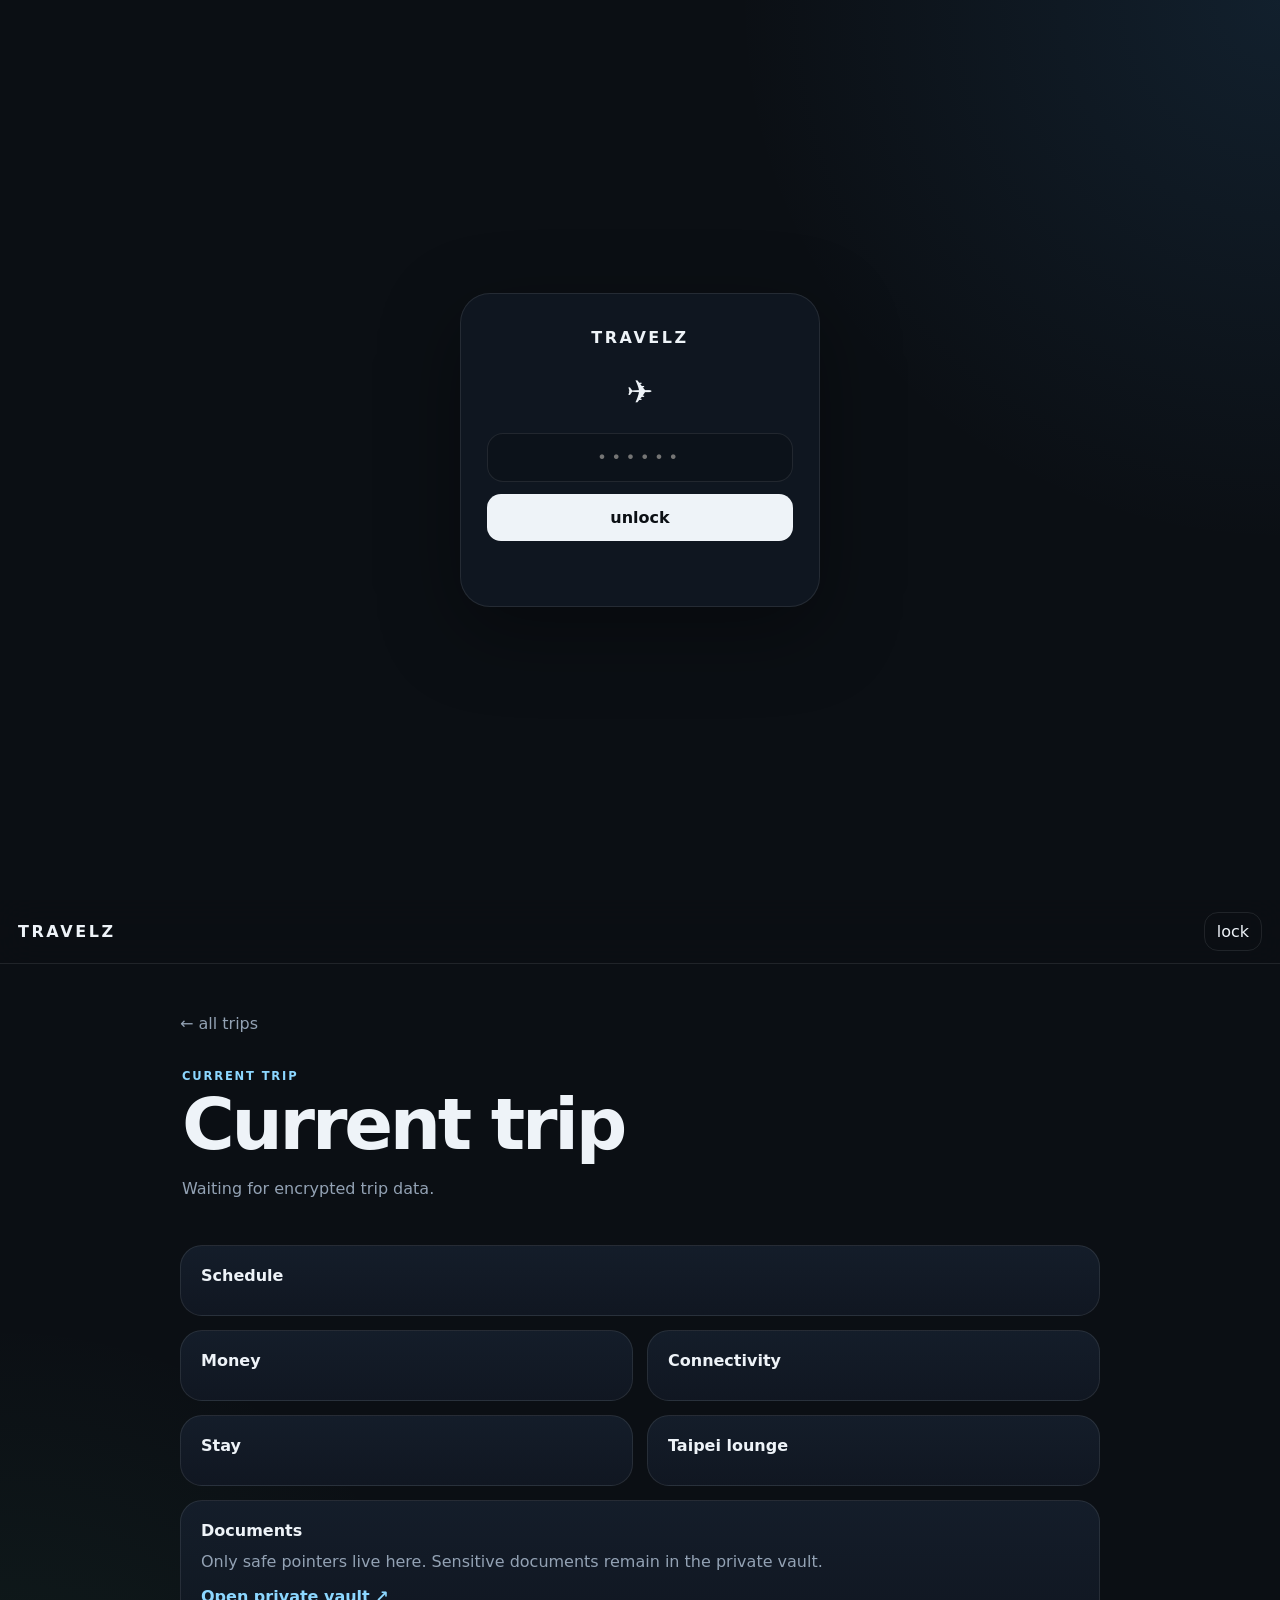
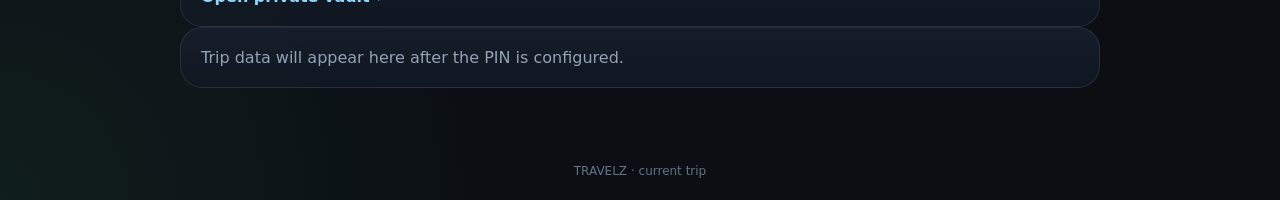
==== trips/current/index.html @ 08bf68ae "Add privacy-safe current trip page" ====
<!doctype html>
<html lang="en">
<head>
  <meta charset="utf-8">
  <meta name="viewport" content="width=device-width,initial-scale=1,viewport-fit=cover">
  <meta name="robots" content="noindex,nofollow,noarchive">
  <meta name="theme-color" content="#0b0f14">
  <title>Current trip · TRAVELZ</title>
  <link rel="manifest" href="../../manifest.webmanifest">
  <link rel="stylesheet" href="../../assets/styles.css">
  <script src="../../assets/gate-config.js" defer></script>
  <script src="../../assets/gate.js" defer></script>
  <script src="../../assets/trip.js" defer></script>
</head>
<body>
  <section class="gate" id="gate" aria-label="Travelz unlock">
    <div class="gate-card">
      <div class="brand">TRAVELZ</div>
      <div class="gate-plane">✈</div>
      <form id="gate-form" autocomplete="off">
        <label class="sr-only" for="gate-pin">PIN</label>
        <input id="gate-pin" class="pin-input" type="password" inputmode="numeric" autocomplete="off" placeholder="••••••" maxlength="16">
        <button class="primary" type="submit">unlock</button>
      </form>
      <p class="gate-message" id="gate-message" aria-live="polite"></p>
    </div>
  </section>

  <div id="app" hidden>
    <header class="topbar">
      <a class="brand" href="../../">TRAVELZ</a>
      <button class="ghost" type="button" data-lock>lock</button>
    </header>

    <main class="shell">
      <a class="back" href="../../">← all trips</a>
      <section class="hero">
        <p class="eyebrow">current trip</p>
        <h1 class="page-title" id="trip-title">Current trip</h1>
        <p class="route" id="trip-route">Waiting for encrypted trip data.</p>
        <div class="meta" id="trip-meta"></div>
      </section>

      <div class="card-grid" id="trip-content" hidden>
        <section class="card wide">
          <h3>Schedule</h3>
          <div class="timeline" id="schedule"></div>
        </section>
        <section class="card">
          <h3>Money</h3>
          <div id="money"></div>
        </section>
        <section class="card">
          <h3>Connectivity</h3>
          <ul class="list" id="connectivity"></ul>
        </section>
        <section class="card">
          <h3>Stay</h3>
          <div id="stays"></div>
        </section>
        <section class="card">
          <h3>Taipei lounge</h3>
          <div id="lounge"></div>
        </section>
        <section class="card wide">
          <h3>Documents</h3>
          <p>Only safe pointers live here. Sensitive documents remain in the private vault.</p>
          <a class="vault-link" id="vault-link" href="#" rel="noreferrer">Open private vault ↗</a>
        </section>
      </div>

      <div class="empty-card" id="trip-empty">Trip data will appear here after the PIN is configured.</div>
    </main>

    <footer class="footer">TRAVELZ · current trip</footer>
  </div>
</body>
</html>
---- assets/styles.css ----
:root {
  color-scheme: dark;
  --bg: #0b0f14;
  --panel: #111823;
  --panel-2: #151f2c;
  --line: rgba(255,255,255,.09);
  --text: #eef3f8;
  --muted: #93a2b4;
  --accent: #8cd7ff;
  --accent-2: #b6f6c8;
  --danger: #ff9b9b;
  --radius: 22px;
  font-family: Inter, ui-sans-serif, system-ui, -apple-system, BlinkMacSystemFont, "Segoe UI", sans-serif;
}

* { box-sizing: border-box; }
html { background: var(--bg); }
body {
  margin: 0;
  min-height: 100vh;
  background:
    radial-gradient(circle at 100% 0%, rgba(66,153,225,.12), transparent 34rem),
    radial-gradient(circle at 0% 100%, rgba(80,200,140,.08), transparent 30rem),
    var(--bg);
  color: var(--text);
}
a { color: inherit; }
button, input { font: inherit; }
button { cursor: pointer; }

.sr-only {
  position: absolute;
  width: 1px;
  height: 1px;
  padding: 0;
  margin: -1px;
  overflow: hidden;
  clip: rect(0,0,0,0);
  white-space: nowrap;
  border: 0;
}

.gate {
  min-height: 100vh;
  display: grid;
  place-items: center;
  padding: 24px;
}
.gate-card {
  width: min(100%, 360px);
  text-align: center;
  padding: 34px 26px;
  border: 1px solid var(--line);
  border-radius: 30px;
  background: rgba(17,24,35,.88);
  box-shadow: 0 24px 80px rgba(0,0,0,.35);
  backdrop-filter: blur(18px);
}
.brand {
  font-weight: 800;
  letter-spacing: .16em;
  text-decoration: none;
}
.gate-plane { font-size: 2rem; margin: 26px 0 22px; }
#gate-form { display: grid; gap: 12px; }
.pin-input {
  width: 100%;
  border: 1px solid var(--line);
  border-radius: 16px;
  background: #0c121a;
  color: var(--text);
  padding: 14px 16px;
  text-align: center;
  letter-spacing: .3em;
  outline: none;
}
.pin-input:focus { border-color: rgba(140,215,255,.6); box-shadow: 0 0 0 3px rgba(140,215,255,.08); }
.primary, .ghost {
  border: 1px solid var(--line);
  border-radius: 14px;
  color: var(--text);
}
.primary { background: var(--text); color: #0b0f14; padding: 13px 18px; font-weight: 700; }
.ghost { background: transparent; padding: 9px 12px; }
.gate-message { min-height: 1.3em; color: var(--danger); font-size: .88rem; margin: 12px 0 0; }
.shake { animation: shake .25s linear 2; }
@keyframes shake { 25% { transform: translateX(-5px); } 75% { transform: translateX(5px); } }

.topbar {
  position: sticky;
  top: 0;
  z-index: 10;
  display: flex;
  justify-content: space-between;
  align-items: center;
  min-height: 64px;
  padding: env(safe-area-inset-top) 18px 0;
  border-bottom: 1px solid var(--line);
  background: rgba(11,15,20,.82);
  backdrop-filter: blur(18px);
}
.shell { width: min(100% - 28px, 920px); margin: 0 auto; padding: 34px 0 54px; }
.hero { padding: 18px 2px 28px; }
.hero h1 { margin: 6px 0 10px; font-size: clamp(2rem, 8vw, 4.5rem); line-height: .98; letter-spacing: -.045em; max-width: 13ch; }
.lede { color: var(--muted); max-width: 58ch; line-height: 1.6; }
.eyebrow { margin: 0; text-transform: uppercase; letter-spacing: .16em; color: var(--accent); font-size: .72rem; font-weight: 800; }
.section-head { display: flex; justify-content: space-between; align-items: end; margin: 22px 0 14px; }
.section-head h2 { margin: 3px 0 0; font-size: 1.35rem; }
.archive-head { margin-top: 34px; }
.trip-grid, .card-grid { display: grid; gap: 14px; }
.trip-card, .card, .empty-card {
  border: 1px solid var(--line);
  background: linear-gradient(180deg, rgba(21,31,44,.9), rgba(17,24,35,.9));
  border-radius: var(--radius);
  padding: 20px;
}
.trip-card { text-decoration: none; display: block; transition: transform .15s ease, border-color .15s ease; }
.trip-card:hover { transform: translateY(-2px); border-color: rgba(140,215,255,.35); }
.trip-route { font-size: 1.25rem; font-weight: 800; line-height: 1.25; margin: 10px 0 12px; }
.meta, .muted, .empty-card { color: var(--muted); }
.meta { display: flex; flex-wrap: wrap; gap: 8px 14px; font-size: .88rem; }
.chip { display: inline-flex; align-items: center; gap: 7px; padding: 7px 10px; border-radius: 999px; border: 1px solid var(--line); font-size: .78rem; color: var(--muted); }
.chip.live { color: var(--accent-2); border-color: rgba(182,246,200,.25); }
.page-title { margin: 8px 0 6px; font-size: clamp(2rem, 8vw, 4rem); line-height: 1; letter-spacing: -.045em; }
.route { color: var(--muted); line-height: 1.6; }
.card h3 { margin: 0 0 10px; font-size: 1rem; }
.card p { margin: 0; color: var(--muted); line-height: 1.55; }
.card strong { color: var(--text); }
.card + .card { margin-top: 0; }
.timeline { display: grid; gap: 0; }
.timeline-item { position: relative; padding: 0 0 22px 25px; border-left: 1px solid var(--line); margin-left: 6px; }
.timeline-item:last-child { padding-bottom: 0; }
.timeline-item::before { content: ""; position: absolute; width: 9px; height: 9px; border-radius: 50%; background: var(--accent); left: -5px; top: .32rem; box-shadow: 0 0 0 4px var(--bg); }
.timeline-item time { display: block; color: var(--accent); font-size: .76rem; font-weight: 800; margin-bottom: 4px; }
.timeline-item h4 { margin: 0 0 4px; }
.timeline-item p { margin: 0; color: var(--muted); line-height: 1.45; }
.money-row { display: grid; grid-template-columns: 74px 1fr; gap: 12px; padding: 12px 0; border-top: 1px solid var(--line); }
.money-row:first-of-type { border-top: 0; padding-top: 0; }
.money-code { font-weight: 800; }
.money-target { color: var(--text); font-weight: 700; }
.list { display: grid; gap: 10px; margin: 0; padding-left: 18px; color: var(--muted); }
.vault-link { display: inline-flex; margin-top: 12px; text-decoration: none; color: var(--accent); font-weight: 700; }
.footer { text-align: center; color: #657286; font-size: .75rem; padding: 22px; }
.back { display: inline-flex; gap: 8px; text-decoration: none; color: var(--muted); margin-bottom: 18px; }

@media (min-width: 700px) {
  .shell { padding-top: 50px; }
  .trip-grid { grid-template-columns: repeat(2, minmax(0, 1fr)); }
  .card-grid { grid-template-columns: repeat(2, minmax(0, 1fr)); }
  .card.wide { grid-column: 1 / -1; }
}
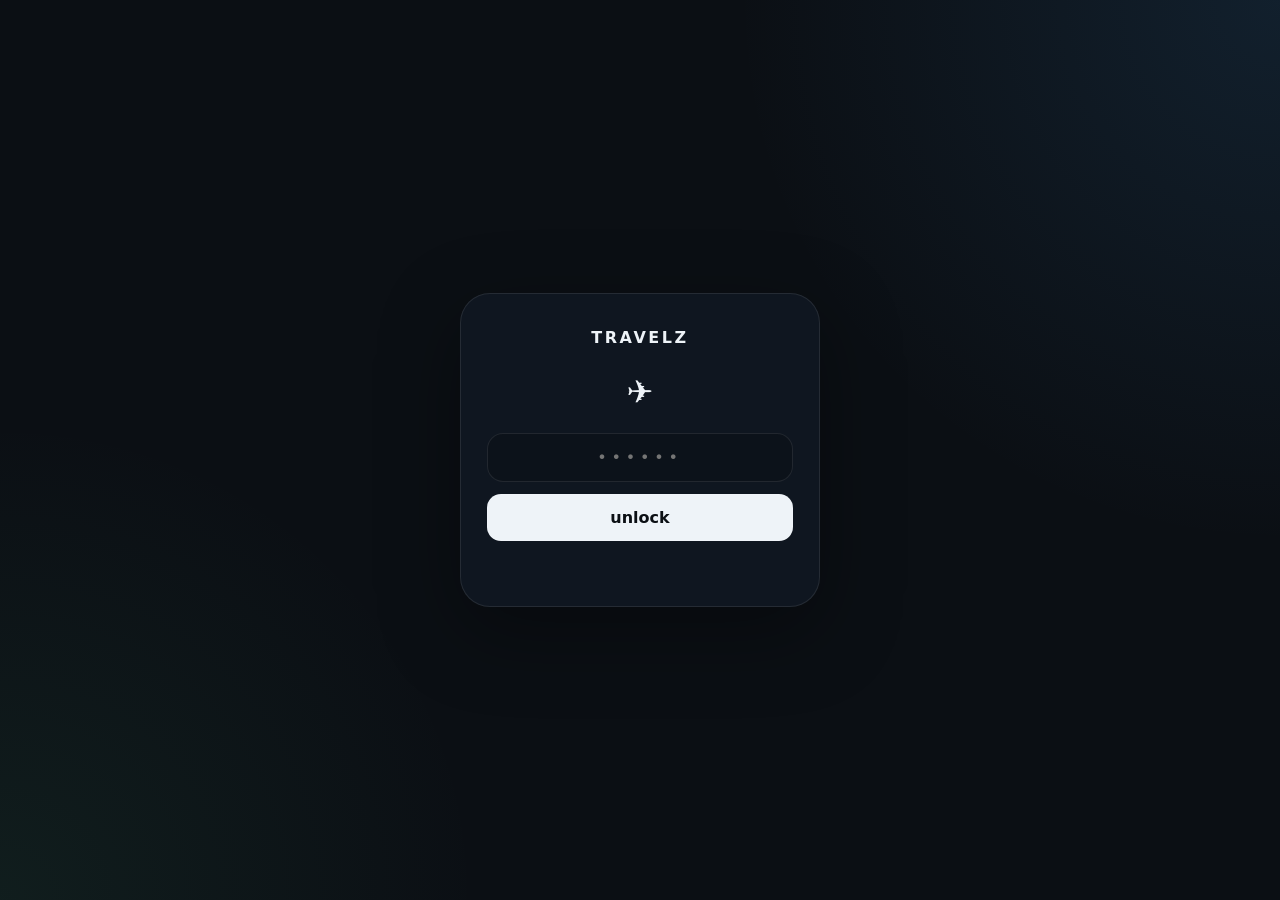
==== commit 0bd1d0b1: "Match Travelz trip folder to private vault and link documents" ====
--- a/trips/current/index.html
+++ b/trips/current/index.html
@@ -2,77 +2,11 @@
 <html lang="en">
 <head>
   <meta charset="utf-8">
-  <meta name="viewport" content="width=device-width,initial-scale=1,viewport-fit=cover">
-  <meta name="robots" content="noindex,nofollow,noarchive">
-  <meta name="theme-color" content="#0b0f14">
-  <title>Current trip · TRAVELZ</title>
-  <link rel="manifest" href="../../manifest.webmanifest">
-  <link rel="stylesheet" href="../../assets/styles.css">
-  <script src="../../assets/gate-config.js" defer></script>
-  <script src="../../assets/gate.js" defer></script>
-  <script src="../../assets/trip.js" defer></script>
+  <meta name="viewport" content="width=device-width,initial-scale=1">
+  <meta http-equiv="refresh" content="0;url=../2026-czechia/">
+  <title>Trip moved · TRAVELZ</title>
 </head>
 <body>
-  <section class="gate" id="gate" aria-label="Travelz unlock">
-    <div class="gate-card">
-      <div class="brand">TRAVELZ</div>
-      <div class="gate-plane">✈</div>
-      <form id="gate-form" autocomplete="off">
-        <label class="sr-only" for="gate-pin">PIN</label>
-        <input id="gate-pin" class="pin-input" type="password" inputmode="numeric" autocomplete="off" placeholder="••••••" maxlength="16">
-        <button class="primary" type="submit">unlock</button>
-      </form>
-      <p class="gate-message" id="gate-message" aria-live="polite"></p>
-    </div>
-  </section>
-
-  <div id="app" hidden>
-    <header class="topbar">
-      <a class="brand" href="../../">TRAVELZ</a>
-      <button class="ghost" type="button" data-lock>lock</button>
-    </header>
-
-    <main class="shell">
-      <a class="back" href="../../">← all trips</a>
-      <section class="hero">
-        <p class="eyebrow">current trip</p>
-        <h1 class="page-title" id="trip-title">Current trip</h1>
-        <p class="route" id="trip-route">Waiting for encrypted trip data.</p>
-        <div class="meta" id="trip-meta"></div>
-      </section>
-
-      <div class="card-grid" id="trip-content" hidden>
-        <section class="card wide">
-          <h3>Schedule</h3>
-          <div class="timeline" id="schedule"></div>
-        </section>
-        <section class="card">
-          <h3>Money</h3>
-          <div id="money"></div>
-        </section>
-        <section class="card">
-          <h3>Connectivity</h3>
-          <ul class="list" id="connectivity"></ul>
-        </section>
-        <section class="card">
-          <h3>Stay</h3>
-          <div id="stays"></div>
-        </section>
-        <section class="card">
-          <h3>Taipei lounge</h3>
-          <div id="lounge"></div>
-        </section>
-        <section class="card wide">
-          <h3>Documents</h3>
-          <p>Only safe pointers live here. Sensitive documents remain in the private vault.</p>
-          <a class="vault-link" id="vault-link" href="#" rel="noreferrer">Open private vault ↗</a>
-        </section>
-      </div>
-
-      <div class="empty-card" id="trip-empty">Trip data will appear here after the PIN is configured.</div>
-    </main>
-
-    <footer class="footer">TRAVELZ · current trip</footer>
-  </div>
+  <p>This trip moved to <a href="../2026-czechia/">Czechia 2026</a>.</p>
 </body>
 </html>
